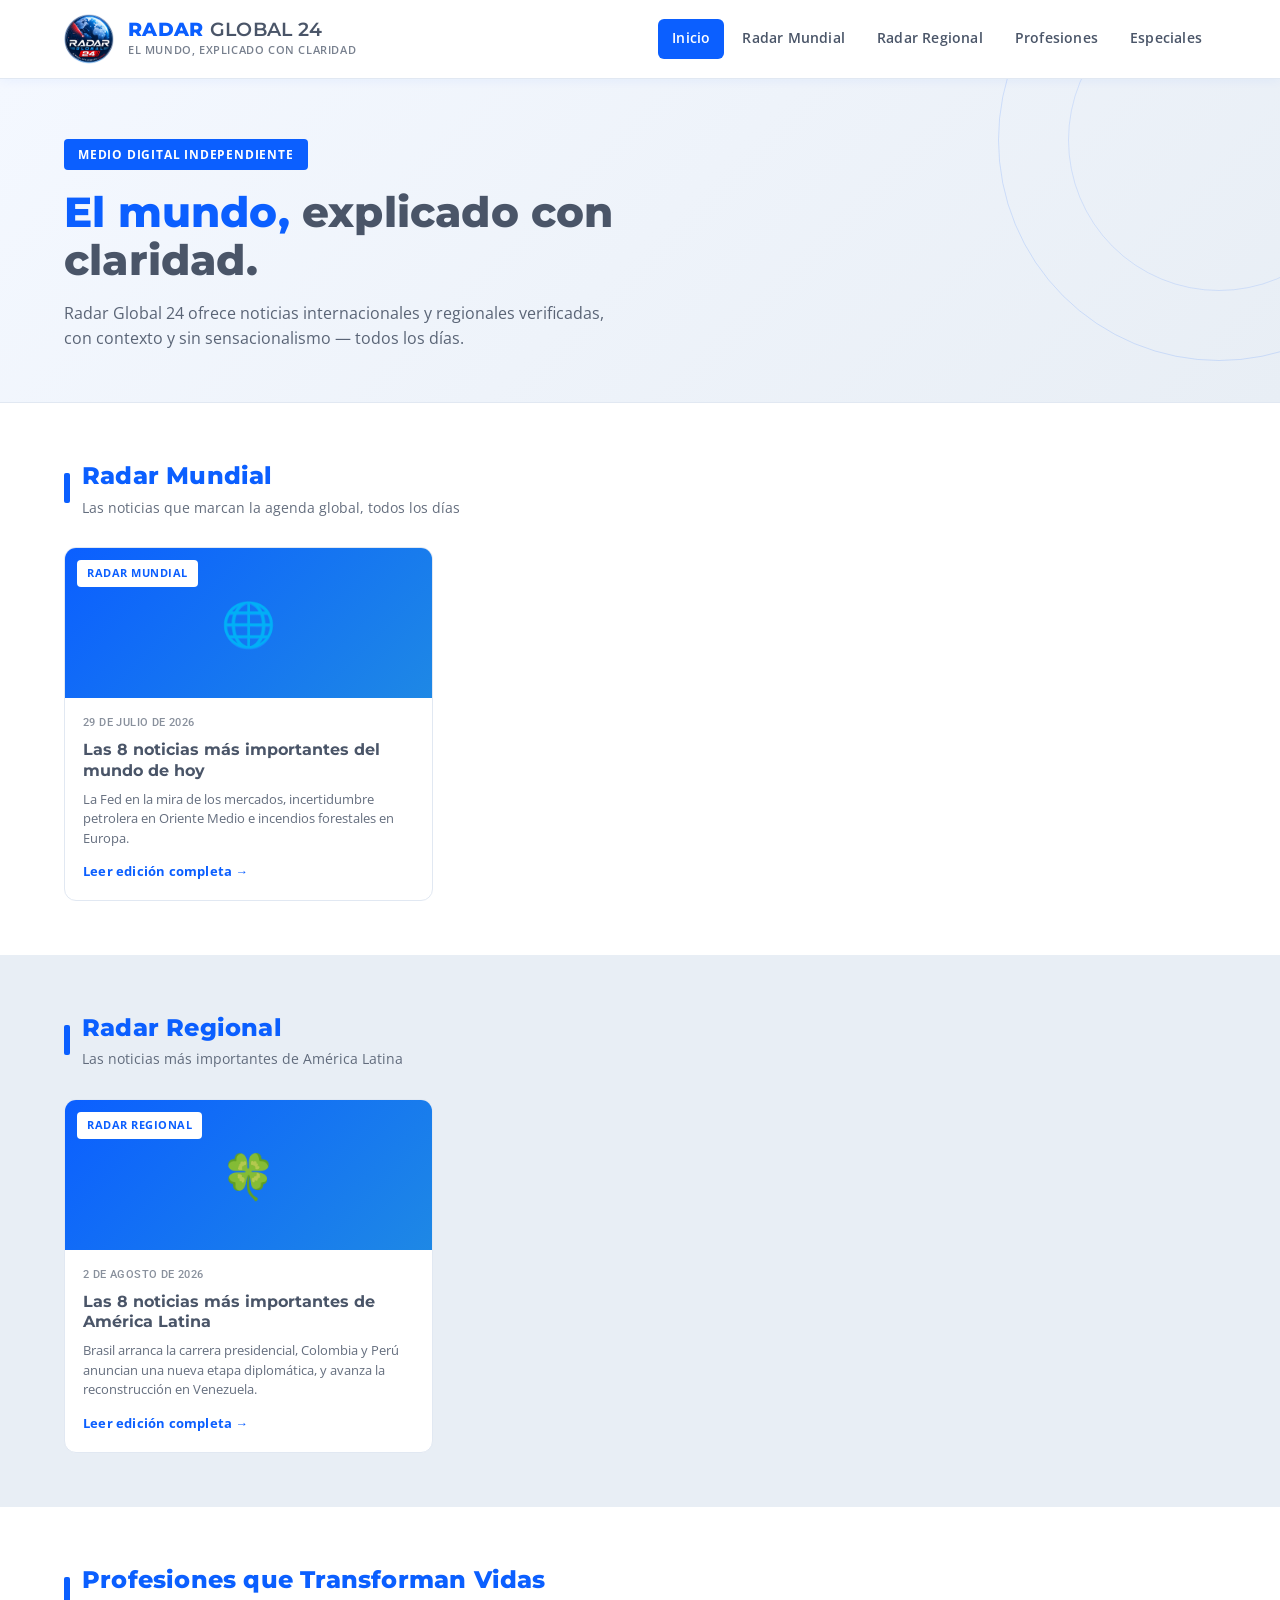
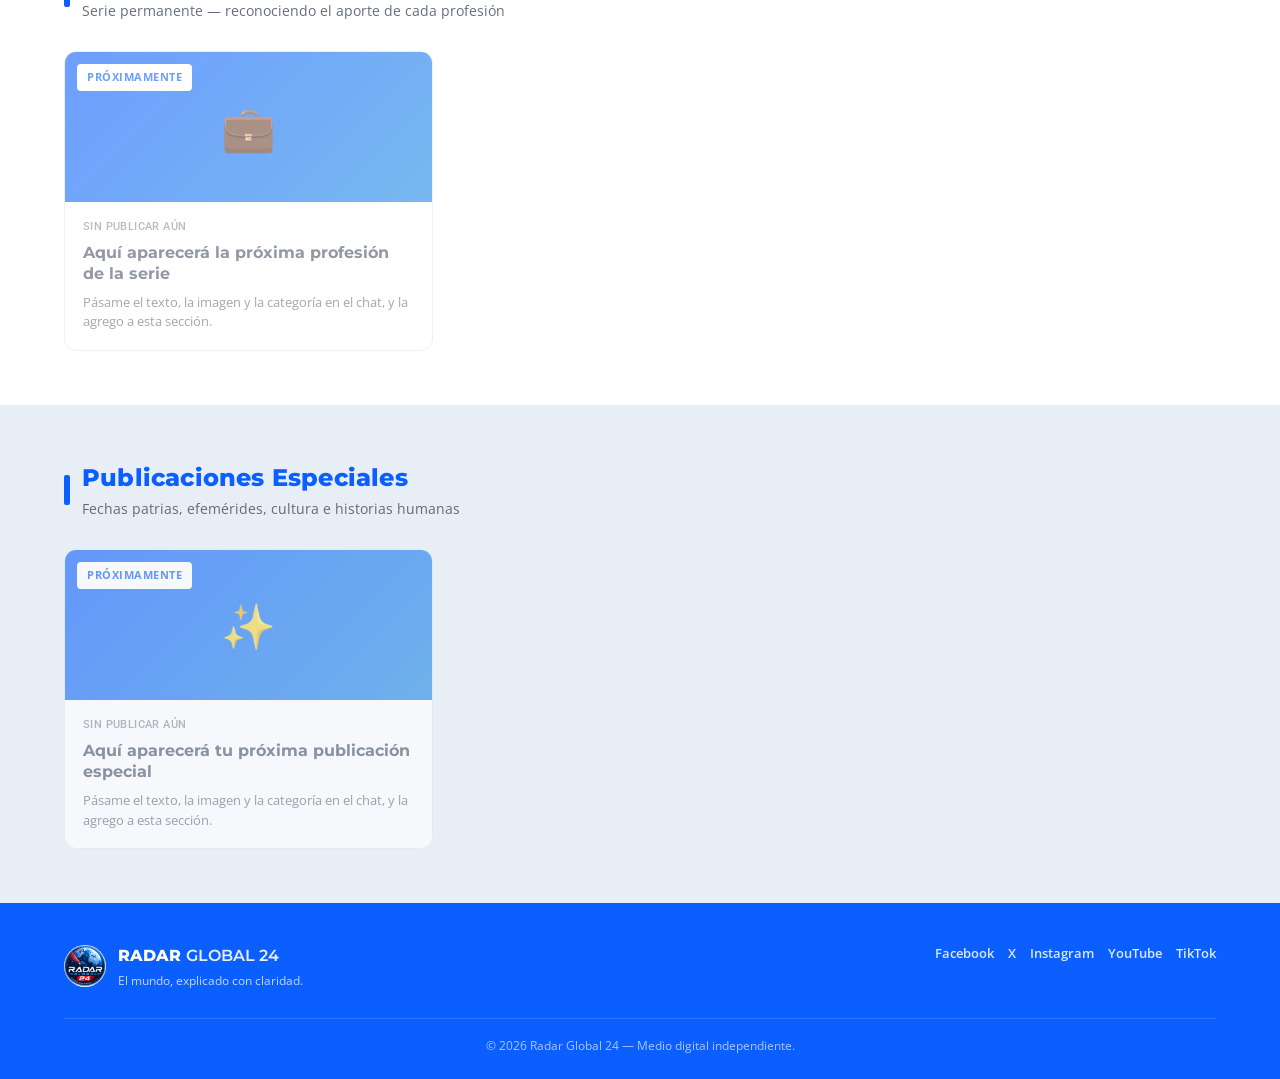
==== index.html @ 21358ac5 "Update index.html" ====
<!DOCTYPE html>
<html lang="es">
<head>
<meta charset="UTF-8">
<meta name="viewport" content="width=device-width, initial-scale=1.0">
<title>Radar Global 24 — El mundo, explicado con claridad</title>
<link rel="stylesheet" href="css/style.css">
</head>
<body>

<header class="site-header">
  <div class="brand">
    <img src="img/logo.png" alt="Radar Global 24">
    <div>
      <div class="brand-name">RADAR <span>GLOBAL 24</span></div>
      <div class="brand-tag">El mundo, explicado con claridad</div>
    </div>
  </div>
  <button class="nav-toggle" onclick="document.querySelector('nav.main-nav').classList.toggle('open')">&#9776;</button>
  <nav class="main-nav">
    <a href="index.html" class="active">Inicio</a>
    <a href="index.html#mundial">Radar Mundial</a>
    <a href="index.html#regional">Radar Regional</a>
    <a href="index.html#profesiones">Profesiones</a>
    <a href="index.html#especiales">Especiales</a>
  </nav>
</header>

<section class="hero">
  <div class="hero-inner">
    <span class="hero-eyebrow">MEDIO DIGITAL INDEPENDIENTE</span>
    <h1>El mundo, <span>explicado con claridad.</span></h1>
    <p>Radar Global 24 ofrece noticias internacionales y regionales verificadas, con contexto y sin sensacionalismo — todos los días.</p>
  </div>
</section>

<!-- =========================================================
     RADAR MUNDIAL
     ========================================================= -->
<section class="section" id="mundial">
  <div class="section-title">
    <div class="bar"></div>
    <div>
      <h2>Radar Mundial</h2>
      <div class="desc">Las noticias que marcan la agenda global, todos los días</div>
    </div>
  </div>
  <div class="post-grid">

    <a class="post-card" href="posts/radar-mundial-2026-07-29.html">
      <div class="thumb"><span class="badge">Radar Mundial</span><span class="icon">&#127760;</span></div>
      <div class="body">
        <div class="date">29 de julio de 2026</div>
        <h3>Las 8 noticias más importantes del mundo de hoy</h3>
        <p>La Fed en la mira de los mercados, incertidumbre petrolera en Oriente Medio e incendios forestales en Europa.</p>
        <div class="read-more">Leer edición completa &rarr;</div>
      </div>
    </a>

  </div>
</section>

<!-- =========================================================
     RADAR REGIONAL
     ========================================================= -->
<section class="section alt" id="regional">
  <div class="section-title">
    <div class="bar"></div>
    <div>
      <h2>Radar Regional</h2>
      <div class="desc">Las noticias más importantes de América Latina</div>
    </div>
  </div>
  <div class="post-grid">

    <a class="post-card" href="posts/radar-regional-2026-08-02.html">
      <div class="thumb"><span class="badge">Radar Regional</span><span class="icon">&#127808;</span></div>
      <div class="body">
        <div class="date">2 de agosto de 2026</div>
        <h3>Las 8 noticias más importantes de América Latina</h3>
        <p>Brasil arranca la carrera presidencial, Colombia y Perú anuncian una nueva etapa diplomática, y avanza la reconstrucción en Venezuela.</p>
        <div class="read-more">Leer edición completa &rarr;</div>
      </div>
    </a>

  </div>
</section>

<!-- =========================================================
     PROFESIONES QUE TRANSFORMAN VIDAS
     ========================================================= -->
<section class="section" id="profesiones">
  <div class="section-title">
    <div class="bar"></div>
    <div>
      <h2>Profesiones que Transforman Vidas</h2>
      <div class="desc">Serie permanente — reconociendo el aporte de cada profesión</div>
    </div>
  </div>
  <div class="post-grid">

    <div class="post-card" style="opacity:0.6; cursor:default;">
      <div class="thumb"><span class="badge">Próximamente</span><span class="icon">&#128188;</span></div>
      <div class="body">
        <div class="date">Sin publicar aún</div>
        <h3>Aquí aparecerá la próxima profesión de la serie</h3>
        <p>Pásame el texto, la imagen y la categoría en el chat, y la agrego a esta sección.</p>
      </div>
    </div>

  </div>
</section>

<!-- =========================================================
     PUBLICACIONES ESPECIALES
     ========================================================= -->
<section class="section alt" id="especiales">
  <div class="section-title">
    <div class="bar"></div>
    <div>
      <h2>Publicaciones Especiales</h2>
      <div class="desc">Fechas patrias, efemérides, cultura e historias humanas</div>
    </div>
  </div>
  <div class="post-grid">

    <div class="post-card" style="opacity:0.6; cursor:default;">
      <div class="thumb"><span class="badge">Próximamente</span><span class="icon">&#10024;</span></div>
      <div class="body">
        <div class="date">Sin publicar aún</div>
        <h3>Aquí aparecerá tu próxima publicación especial</h3>
        <p>Pásame el texto, la imagen y la categoría en el chat, y la agrego a esta sección.</p>
      </div>
    </div>

  </div>
</section>

<footer class="site-footer">
  <div class="footer-top">
    <div class="footer-brand">
      <img src="img/logo.png" alt="Radar Global 24">
      <div>
        <div class="footer-brand-text">RADAR <span>GLOBAL 24</span></div>
        <div class="footer-slogan">El mundo, explicado con claridad.</div>
      </div>
    </div>
    <div class="footer-social">
      <a href="https://www.facebook.com/profile.php?id=61591871728410" target="_blank" rel="noopener noreferrer">
    <i class="fa-brands fa-facebook"></i> Facebook  </a>
      <a href="#">X</a>
      <a href="#">Instagram</a>
      <a href="#">YouTube</a>
      <a href="#">TikTok</a>
    </div>
  </div>
  <div class="footer-bottom">&copy; 2026 Radar Global 24 — Medio digital independiente.</div>
</footer>

</body>
</html>
---- css/style.css ----
/* ===========================================================
   RADAR GLOBAL 24 — hoja de estilos compartida
   Actualizado según Brand Book oficial v1.0
   Paleta: Azul Corporativo #0B5FFF / Azul Secundario #1E88E5 /
   Azul Claro #3DB8FF / Blanco / Gris Claro #E8EEF5 /
   Gris Oscuro #4A5568 / Rojo de Alerta #E53935 (solo alertas)
   Tipografía: Montserrat (titulares) / Open Sans (texto) / Roboto (cifras)
   =========================================================== */

@import url('https://fonts.googleapis.com/css2?family=Montserrat:wght@600;800&family=Open+Sans:wght@400;600&family=Roboto:wght@500&display=swap');

* { box-sizing: border-box; margin: 0; padding: 0; }

:root {
  --blue: #0B5FFF;          /* Azul Corporativo — principal */
  --blue-secondary: #1E88E5;/* Azul Secundario */
  --blue-light: #3DB8FF;    /* Azul Claro */
  --white: #FFFFFF;
  --gray-light: #E8EEF5;
  --gray-dark: #4A5568;     /* texto principal */
  --red-alert: #E53935;     /* uso EXCLUSIVO: alertas, última hora */
  --yellow: #FFC107;        /* advertencias, datos importantes */
  --green: #2E7D32;         /* salud, medio ambiente, buenas noticias */
  --border: #E1E8F2;
}

body {
  font-family: 'Open Sans', Arial, sans-serif;
  background: var(--white);
  color: var(--gray-dark);
  line-height: 1.6;
}

h1, h2, h3, .brand-name, .footer-brand-text {
  font-family: 'Montserrat', Arial, sans-serif;
}

a { text-decoration: none; color: inherit; }
img { max-width: 100%; display: block; }

/* ---------- HEADER / NAV ---------- */
.site-header {
  background: var(--white);
  padding: 14px 5%;
  display: flex;
  align-items: center;
  justify-content: space-between;
  position: sticky;
  top: 0;
  z-index: 100;
  border-bottom: 1px solid var(--border);
  box-shadow: 0 2px 10px rgba(11,95,255,0.05);
}
.brand {
  display: flex;
  align-items: center;
  gap: 14px;
}
.brand img {
  width: 50px; height: 50px;
  border-radius: 50%;
}
.brand-name {
  color: var(--blue);
  font-weight: 800;
  font-size: 19px;
  letter-spacing: 0.3px;
  line-height: 1.1;
}
.brand-name span { color: var(--gray-dark); font-weight: 600; }
.brand-tag {
  color: var(--gray-dark);
  font-size: 11px;
  letter-spacing: 0.6px;
  font-weight: 600;
  text-transform: uppercase;
  opacity: 0.75;
}
nav.main-nav {
  display: flex;
  gap: 4px;
}
nav.main-nav a {
  color: var(--gray-dark);
  font-size: 13.5px;
  font-weight: 600;
  padding: 9px 14px;
  border-radius: 6px;
  letter-spacing: 0.2px;
  transition: background 0.15s ease, color 0.15s ease;
}
nav.main-nav a:hover,
nav.main-nav a.active {
  background: var(--blue);
  color: var(--white);
}
.nav-toggle { display: none; }

@media (max-width: 860px) {
  nav.main-nav {
    position: fixed;
    top: 78px; left: 0; right: 0;
    background: var(--white);
    border-bottom: 1px solid var(--border);
    flex-direction: column;
    padding: 10px 5%;
    display: none;
  }
  nav.main-nav.open { display: flex; }
  .nav-toggle {
    display: block;
    background: none;
    border: none;
    color: var(--blue);
    font-size: 26px;
    cursor: pointer;
  }
}

/* ---------- HERO ---------- */
.hero {
  background: linear-gradient(135deg, #F4F8FF 0%, var(--gray-light) 100%);
  color: var(--gray-dark);
  padding: 60px 5% 52px 5%;
  position: relative;
  overflow: hidden;
  border-bottom: 1px solid var(--border);
}
.hero::before {
  content:'';
  position:absolute;
  top:-160px; right:-160px;
  width:440px; height:440px;
  border-radius:50%;
  border:1px solid rgba(11,95,255,0.14);
}
.hero::after {
  content:'';
  position:absolute;
  top:-90px; right:-90px;
  width:300px; height:300px;
  border-radius:50%;
  border:1px solid rgba(11,95,255,0.12);
}
.hero-inner { position: relative; z-index: 2; max-width: 720px; }
.hero-eyebrow {
  display:inline-block;
  background: var(--blue);
  color:#fff;
  font-size:12px;
  font-weight:700;
  letter-spacing:0.8px;
  padding:6px 14px;
  border-radius:4px;
  margin-bottom:18px;
}
.hero h1 {
  font-size: 42px;
  font-weight: 800;
  letter-spacing: 0.2px;
  line-height: 1.15;
  color: var(--blue);
}
.hero h1 span { color: var(--gray-dark); }
.hero p {
  margin-top: 16px;
  color: var(--gray-dark);
  font-size: 15.5px;
  max-width: 560px;
  opacity: 0.9;
}

/* ---------- SECTIONS ---------- */
.section {
  padding: 54px 5%;
}
.section-title {
  display:flex;
  align-items:center;
  gap: 12px;
  margin-bottom: 28px;
}
.section-title .bar {
  width: 6px; height: 30px;
  background: var(--blue);
  border-radius: 2px;
}
.section-title h2 {
  font-size: 24px;
  font-weight: 800;
  color: var(--blue);
  letter-spacing: 0.2px;
}
.section-title .desc {
  color: var(--gray-dark);
  font-size: 13.5px;
  margin-top: 2px;
  opacity: 0.85;
}
.section.alt { background: var(--gray-light); }

/* ---------- POST GRID / CARDS ---------- */
.post-grid {
  display: grid;
  grid-template-columns: repeat(auto-fill, minmax(280px, 1fr));
  gap: 22px;
}
.post-card {
  background: var(--white);
  border: 1px solid var(--border);
  border-radius: 12px;
  overflow: hidden;
  transition: transform 0.15s ease, box-shadow 0.15s ease;
  display:flex;
  flex-direction:column;
}
.post-card:hover {
  transform: translateY(-3px);
  box-shadow: 0 10px 26px rgba(11,95,255,0.12);
}
.post-card .thumb {
  height: 150px;
  background: linear-gradient(135deg, var(--blue), var(--blue-secondary));
  display:flex; align-items:center; justify-content:center;
  position: relative;
}
.post-card .thumb .badge {
  position:absolute; top:12px; left:12px;
  background: var(--white);
  color: var(--blue);
  font-size:10.5px;
  font-weight:700;
  letter-spacing:0.5px;
  padding:5px 10px;
  border-radius:4px;
  text-transform:uppercase;
}
.post-card .thumb .icon { font-size: 44px; opacity:0.95; }
.post-card .body { padding: 16px 18px 18px 18px; flex-grow:1; display:flex; flex-direction:column; }
.post-card .date {
  font-family: 'Roboto', sans-serif;
  font-size: 11px;
  color: var(--gray-dark);
  font-weight:500;
  letter-spacing:0.4px;
  text-transform:uppercase;
  opacity: 0.65;
  margin-bottom:8px;
}
.post-card h3 {
  font-size: 16px;
  font-weight: 700;
  color: var(--gray-dark);
  line-height:1.3;
  margin-bottom:8px;
}
.post-card p {
  font-size: 13px;
  color: var(--gray-dark);
  opacity: 0.85;
  line-height:1.5;
  flex-grow:1;
}
.post-card .read-more {
  margin-top:14px;
  font-size:12.5px;
  font-weight:700;
  color: var(--blue);
  letter-spacing:0.2px;
}

/* ---------- FOOTER ---------- */
footer.site-footer {
  background: var(--blue);
  color: rgba(255,255,255,0.85);
  padding: 40px 5% 24px 5%;
}
.footer-top {
  display:flex;
  flex-wrap:wrap;
  justify-content:space-between;
  gap: 30px;
  padding-bottom: 28px;
  border-bottom: 1px solid rgba(255,255,255,0.15);
}
.footer-brand { display:flex; align-items:center; gap:12px; }
.footer-brand img { width:42px; height:42px; border-radius:50%; background:#fff; }
.footer-brand-text { color:#fff; font-weight:800; font-size:16px; }
.footer-brand-text span { color: var(--gray-light); font-weight:600; }
.footer-slogan { color: rgba(255,255,255,0.75); font-size: 12px; margin-top: 2px; }
.footer-social { display:flex; gap:14px; font-size:13px; font-weight:600; }
.footer-social a { color: #fff; opacity: 0.85; }
.footer-social a:hover { opacity: 1; text-decoration: underline; }
.footer-bottom {
  padding-top: 18px;
  font-size: 11.5px;
  color: rgba(255,255,255,0.65);
  text-align:center;
}

/* ---------- ARTICLE PAGE ---------- */
.article-wrap {
  max-width: 780px;
  margin: 0 auto;
  padding: 46px 5% 70px 5%;
}
.article-meta {
  display:flex;
  align-items:center;
  gap: 10px;
  margin-bottom: 14px;
}
.article-tag {
  background: var(--gray-light);
  color: var(--blue);
  font-size: 11.5px;
  font-weight:700;
  letter-spacing:0.4px;
  padding: 5px 10px;
  border-radius: 4px;
  text-transform:uppercase;
}
.article-tag.alert {
  background: var(--red-alert);
  color: #fff;
}
.article-date {
  font-family: 'Roboto', sans-serif;
  color: var(--gray-dark);
  opacity: 0.65;
  font-size:12.5px;
  font-weight:500;
}
.article-wrap h1 {
  font-size: 30px;
  font-weight:800;
  color: var(--blue);
  line-height:1.25;
  margin-bottom: 22px;
}
.article-infographic {
  border-radius: 14px;
  overflow:hidden;
  box-shadow: 0 12px 30px rgba(11,95,255,0.16);
  margin-bottom: 34px;
  border: 1px solid var(--border);
}
.article-body { font-size: 15.5px; color: var(--gray-dark); line-height:1.75; }
.article-body h2 {
  font-size: 18px;
  color: var(--blue);
  margin: 26px 0 8px 0;
}
.article-body p { margin-bottom: 14px; }
.article-body .lead { font-weight:600; color:#1B2440; }
.article-signoff {
  margin-top: 34px;
  padding-top: 20px;
  border-top: 1px solid var(--border);
  font-size: 13.5px;
  color: var(--gray-dark);
  opacity: 0.85;
}
.back-link {
  display:inline-block;
  margin-bottom: 22px;
  font-size: 13px;
  font-weight:700;
  color: var(--blue);
}
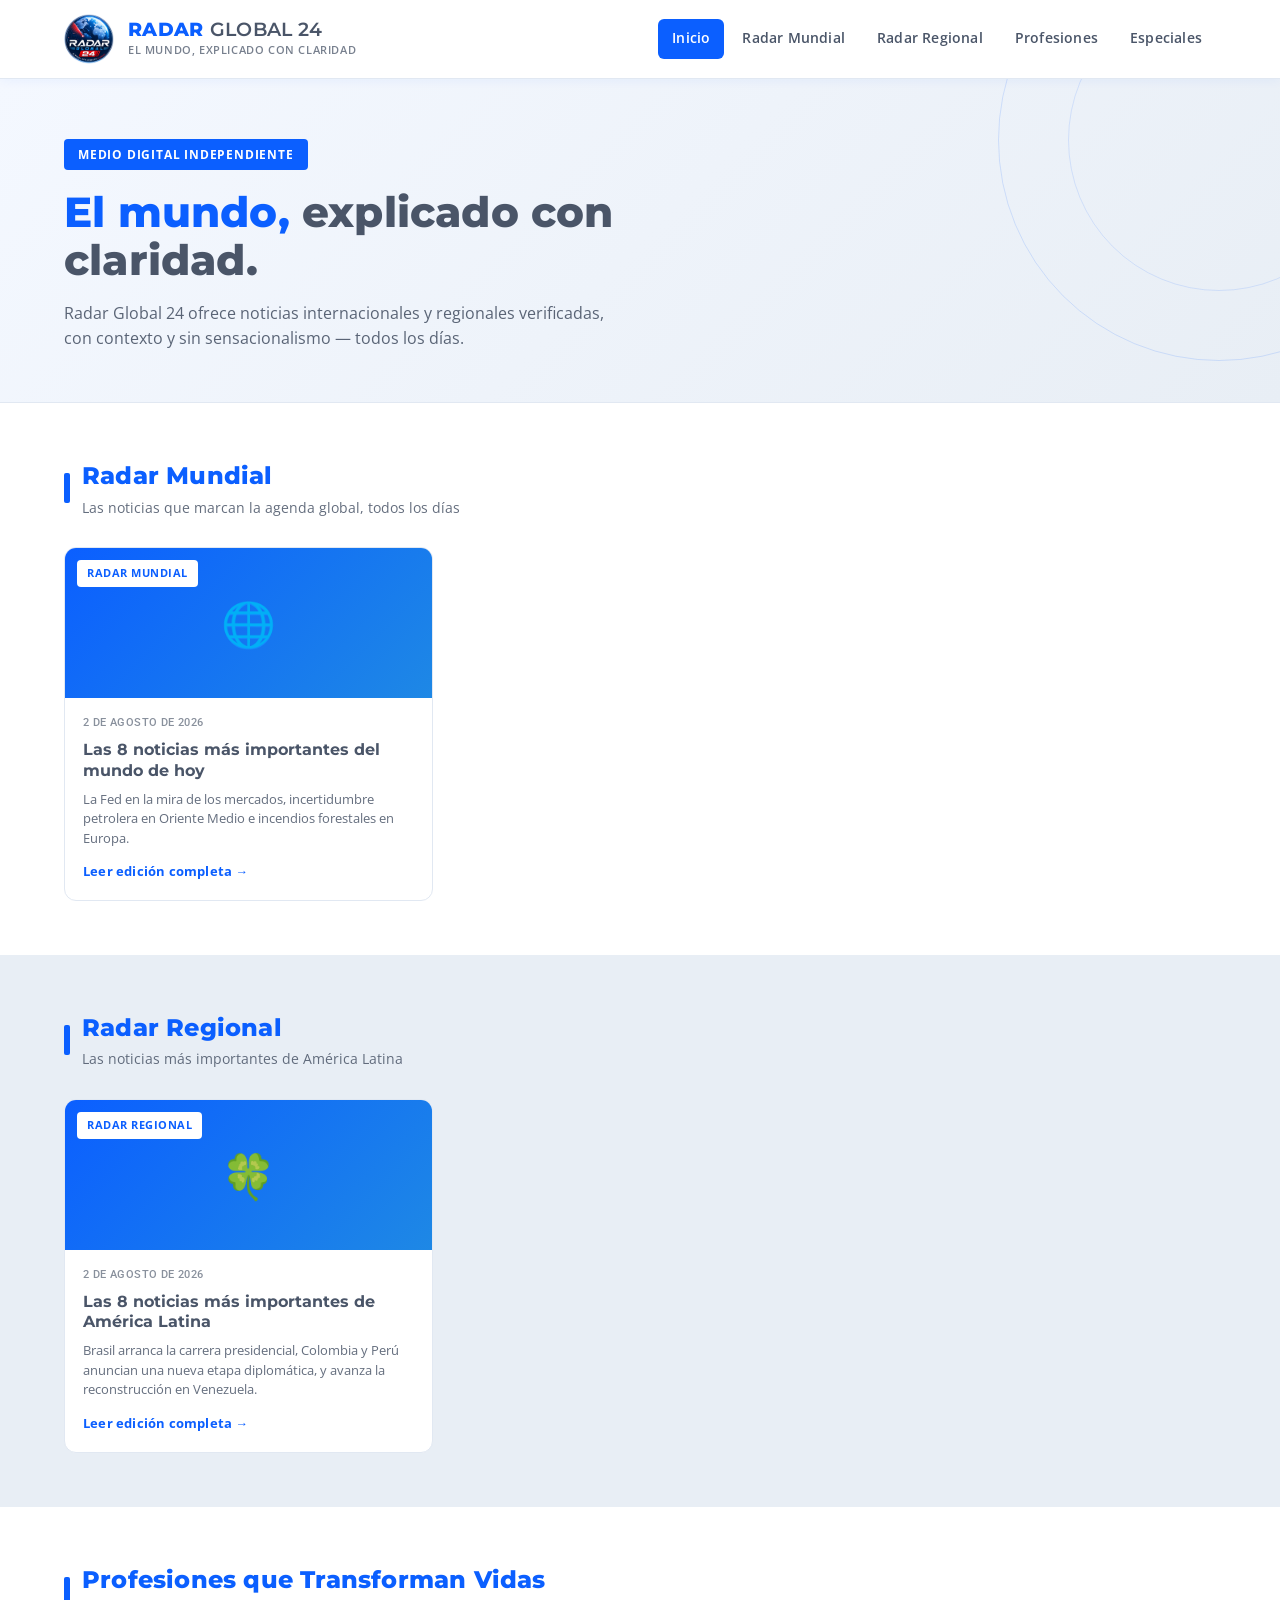
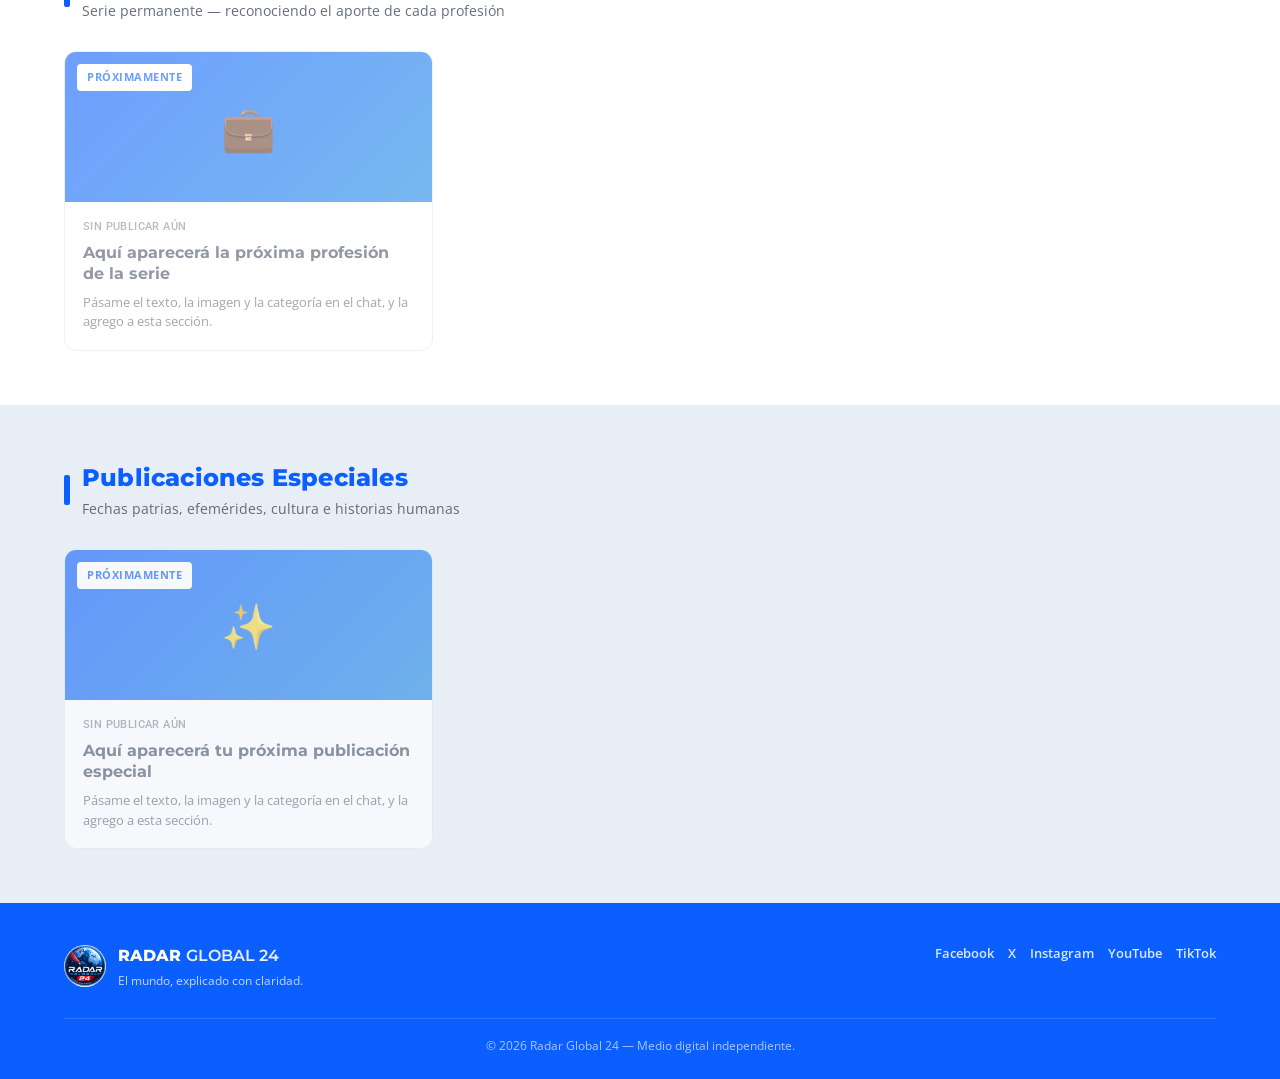
==== commit 3a3977fc: "Update index.html" ====
--- a/index.html
+++ b/index.html
@@ -50,7 +50,7 @@
     <a class="post-card" href="posts/radar-mundial-2026-07-29.html">
       <div class="thumb"><span class="badge">Radar Mundial</span><span class="icon">&#127760;</span></div>
       <div class="body">
-        <div class="date">29 de julio de 2026</div>
+        <div class="date">2 de agosto de 2026</div>
         <h3>Las 8 noticias más importantes del mundo de hoy</h3>
         <p>La Fed en la mira de los mercados, incertidumbre petrolera en Oriente Medio e incendios forestales en Europa.</p>
         <div class="read-more">Leer edición completa &rarr;</div>
@@ -148,7 +148,8 @@
     <div class="footer-social">
       <a href="https://www.facebook.com/profile.php?id=61591871728410" target="_blank" rel="noopener noreferrer">
     <i class="fa-brands fa-facebook"></i> Facebook  </a>
-      <a href="#">X</a>
+      <a href="https://x.com/radarglobal24" target="_blank" rel="noopener noreferrer">
+    <i class="fa-brands fa-x-twitter"></i> X  </a>
       <a href="#">Instagram</a>
       <a href="#">YouTube</a>
       <a href="#">TikTok</a>
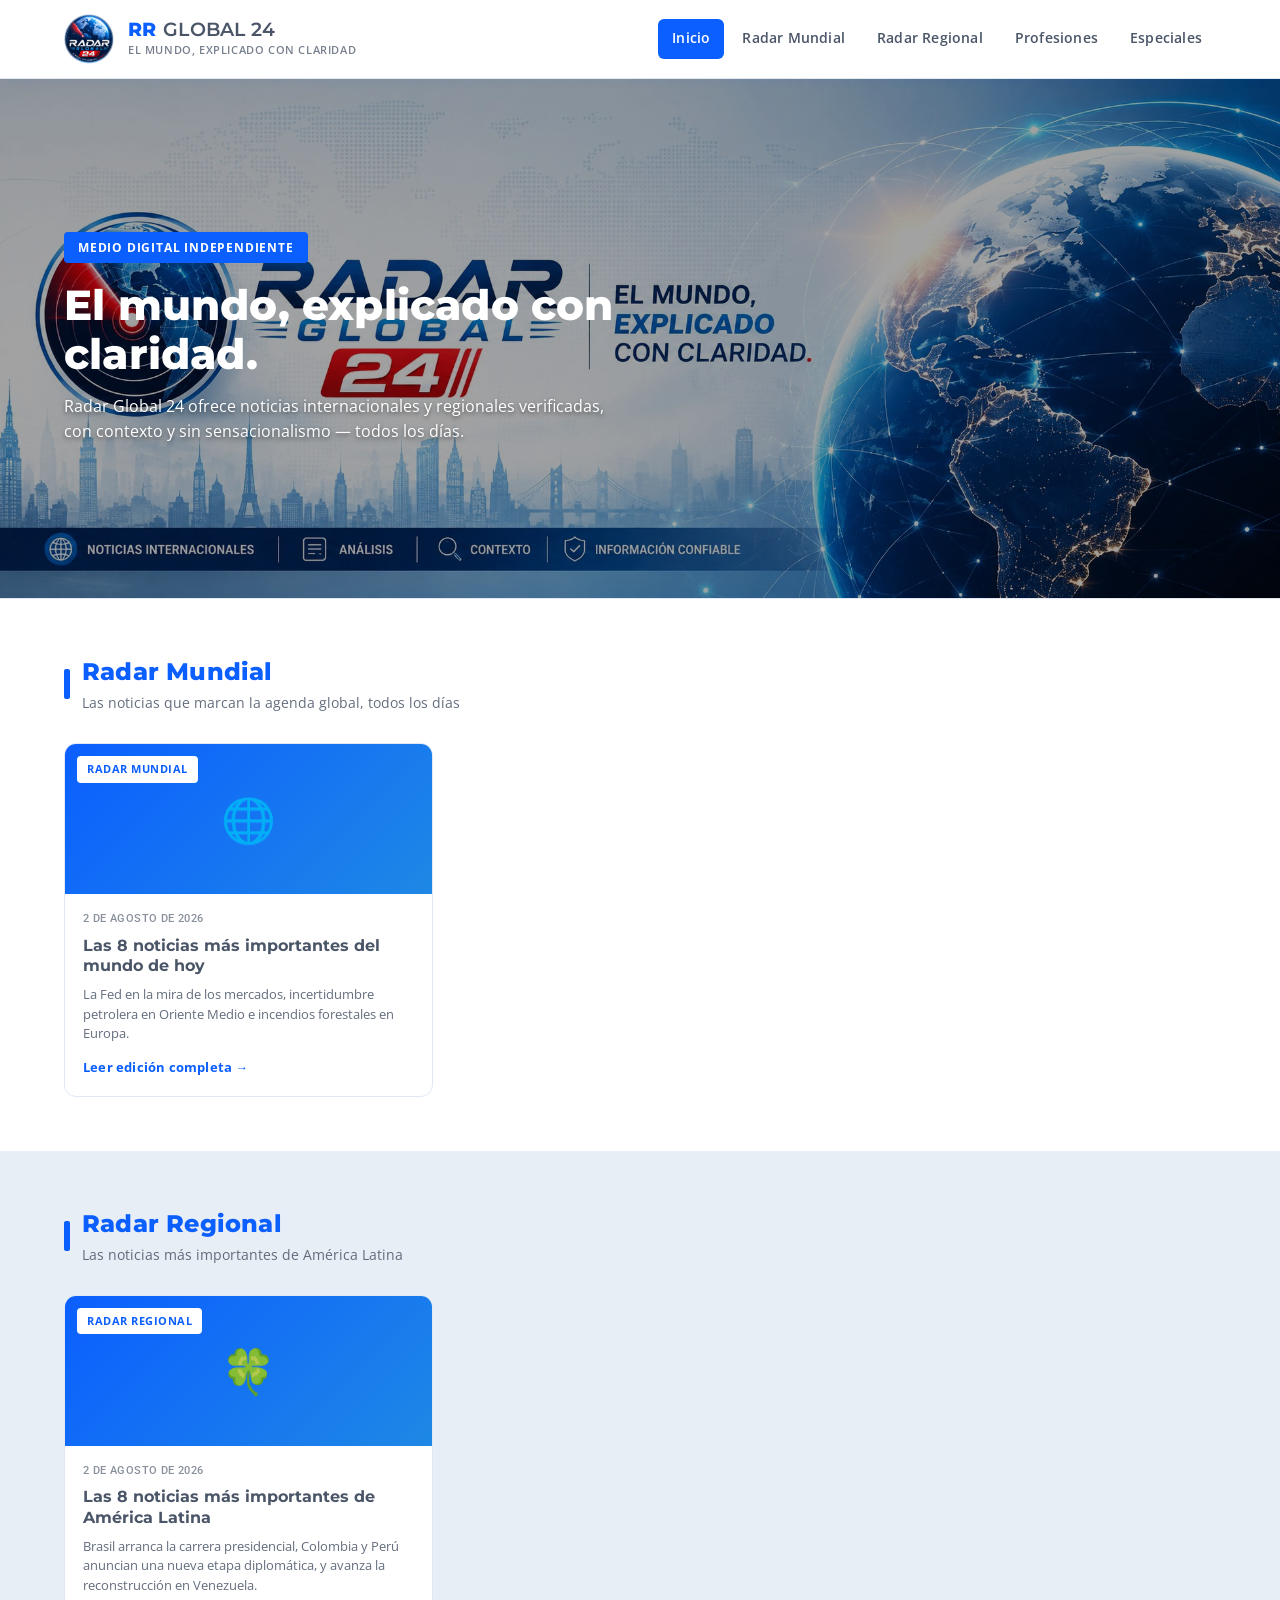
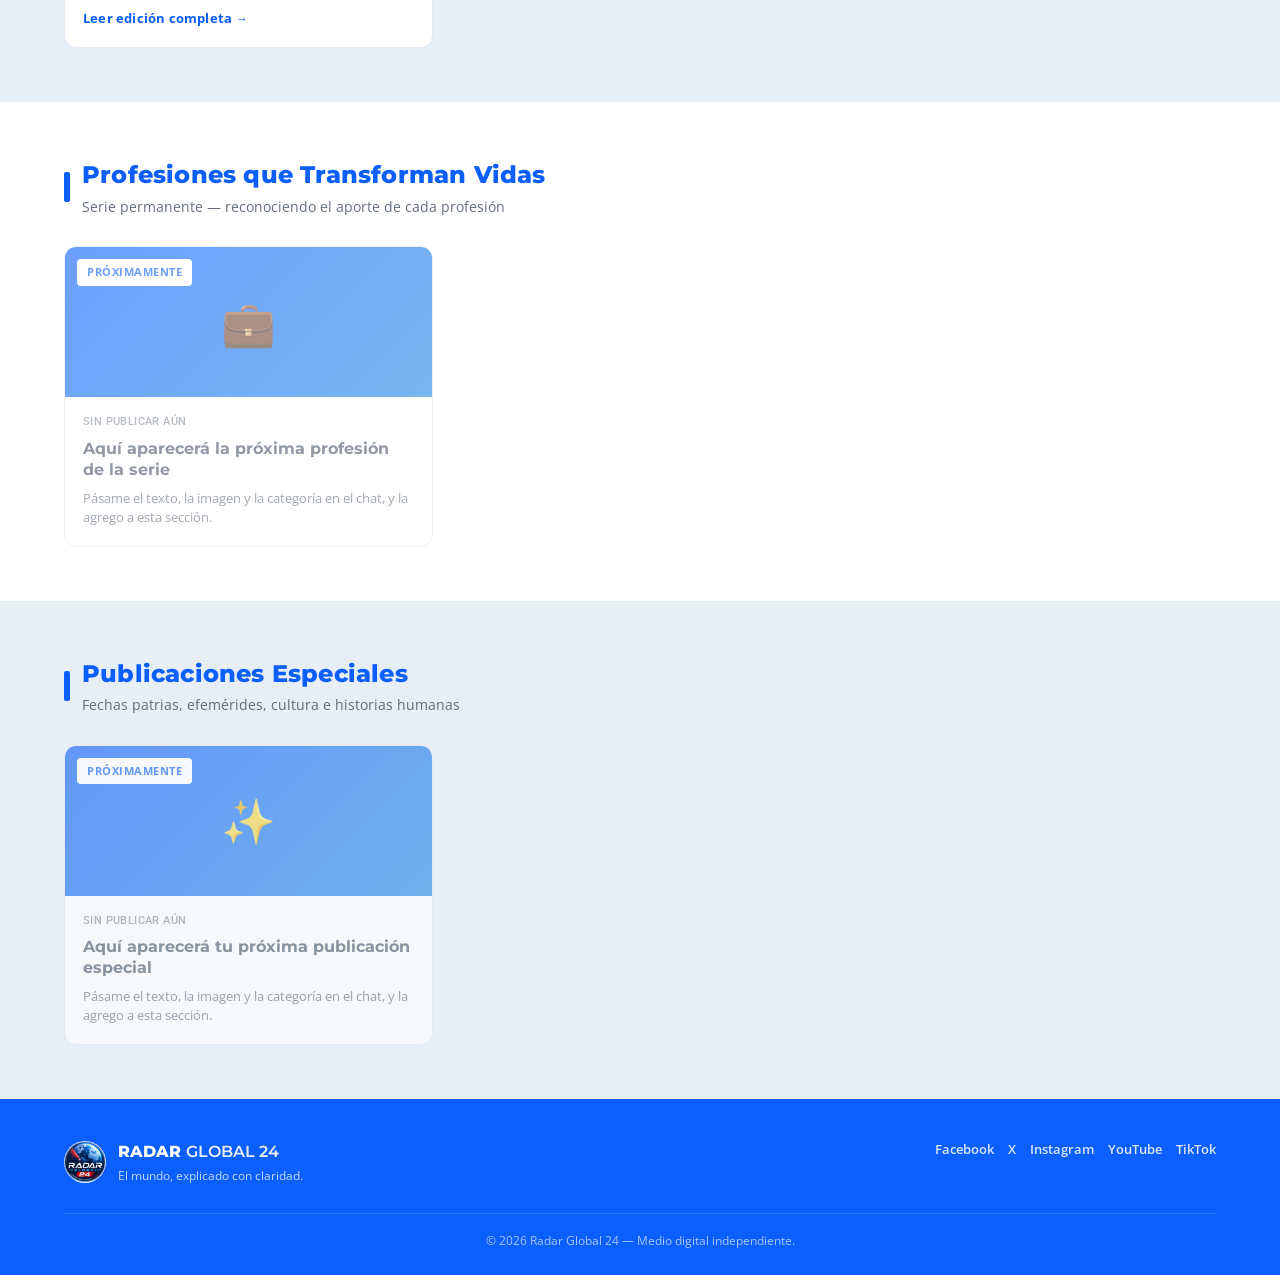
==== commit 06fa1466: "Update index.html" ====
--- a/index.html
+++ b/index.html
@@ -12,7 +12,7 @@
   <div class="brand">
     <img src="img/logo.png" alt="Radar Global 24">
     <div>
-      <div class="brand-name">RADAR <span>GLOBAL 24</span></div>
+      <div class="brand-name">RR <span>GLOBAL 24</span></div>
       <div class="brand-tag">El mundo, explicado con claridad</div>
     </div>
   </div>
--- a/css/style.css
+++ b/css/style.css
@@ -118,58 +118,81 @@
 }
 
 /* ---------- HERO ---------- */
-.hero {
-  background: linear-gradient(135deg, #F4F8FF 0%, var(--gray-light) 100%);
-  color: var(--gray-dark);
-  padding: 60px 5% 52px 5%;
-  position: relative;
-  overflow: hidden;
-  border-bottom: 1px solid var(--border);
-}
-.hero::before {
-  content:'';
-  position:absolute;
-  top:-160px; right:-160px;
-  width:440px; height:440px;
-  border-radius:50%;
-  border:1px solid rgba(11,95,255,0.14);
-}
-.hero::after {
-  content:'';
-  position:absolute;
-  top:-90px; right:-90px;
-  width:300px; height:300px;
-  border-radius:50%;
-  border:1px solid rgba(11,95,255,0.12);
-}
-.hero-inner { position: relative; z-index: 2; max-width: 720px; }
-.hero-eyebrow {
-  display:inline-block;
-  background: var(--blue);
-  color:#fff;
-  font-size:12px;
-  font-weight:700;
-  letter-spacing:0.8px;
-  padding:6px 14px;
-  border-radius:4px;
-  margin-bottom:18px;
-}
-.hero h1 {
-  font-size: 42px;
-  font-weight: 800;
-  letter-spacing: 0.2px;
-  line-height: 1.15;
-  color: var(--blue);
-}
-.hero h1 span { color: var(--gray-dark); }
-.hero p {
-  margin-top: 16px;
-  color: var(--gray-dark);
-  font-size: 15.5px;
-  max-width: 560px;
-  opacity: 0.9;
-}
-
+/* ---------- HERO ---------- */
+.hero{
+    background:
+        linear-gradient(rgba(0,0,0,.25), rgba(0,0,0,.25)),
+        url("../img/portada.jpg");
+
+    background-size: cover;
+    background-position: center;
+    background-repeat: no-repeat;
+
+    min-height: 520px;
+
+    display: flex;
+    align-items: center;
+
+    color: #FFFFFF;
+
+    padding: 80px 5%;
+
+    position: relative;
+    overflow: hidden;
+
+    border-bottom: 1px solid var(--border);
+}
+
+.hero::before{
+    content:'';
+    position:absolute;
+    inset:0;
+    background:rgba(0,0,0,.15);
+    z-index:1;
+}
+
+.hero::after{
+    display:none;
+}
+
+.hero-inner{
+    position:relative;
+    z-index:2;
+    max-width:720px;
+}
+
+.hero-eyebrow{
+    display:inline-block;
+    background:#0B5FFF;
+    color:#FFFFFF;
+    font-size:12px;
+    font-weight:700;
+    letter-spacing:0.8px;
+    padding:6px 14px;
+    border-radius:4px;
+    margin-bottom:18px;
+}
+
+.hero h1{
+    font-size:42px;
+    font-weight:800;
+    letter-spacing:0.2px;
+    line-height:1.15;
+    color:#FFFFFF;
+}
+
+.hero h1 span{
+    color:#FFFFFF;
+}
+
+.hero p{
+    margin-top:16px;
+    color:#FFFFFF;
+    font-size:16px;
+    max-width:560px;
+    opacity:1;
+    text-shadow:0 2px 4px rgba(0,0,0,.5);
+}
 /* ---------- SECTIONS ---------- */
 .section {
   padding: 54px 5%;
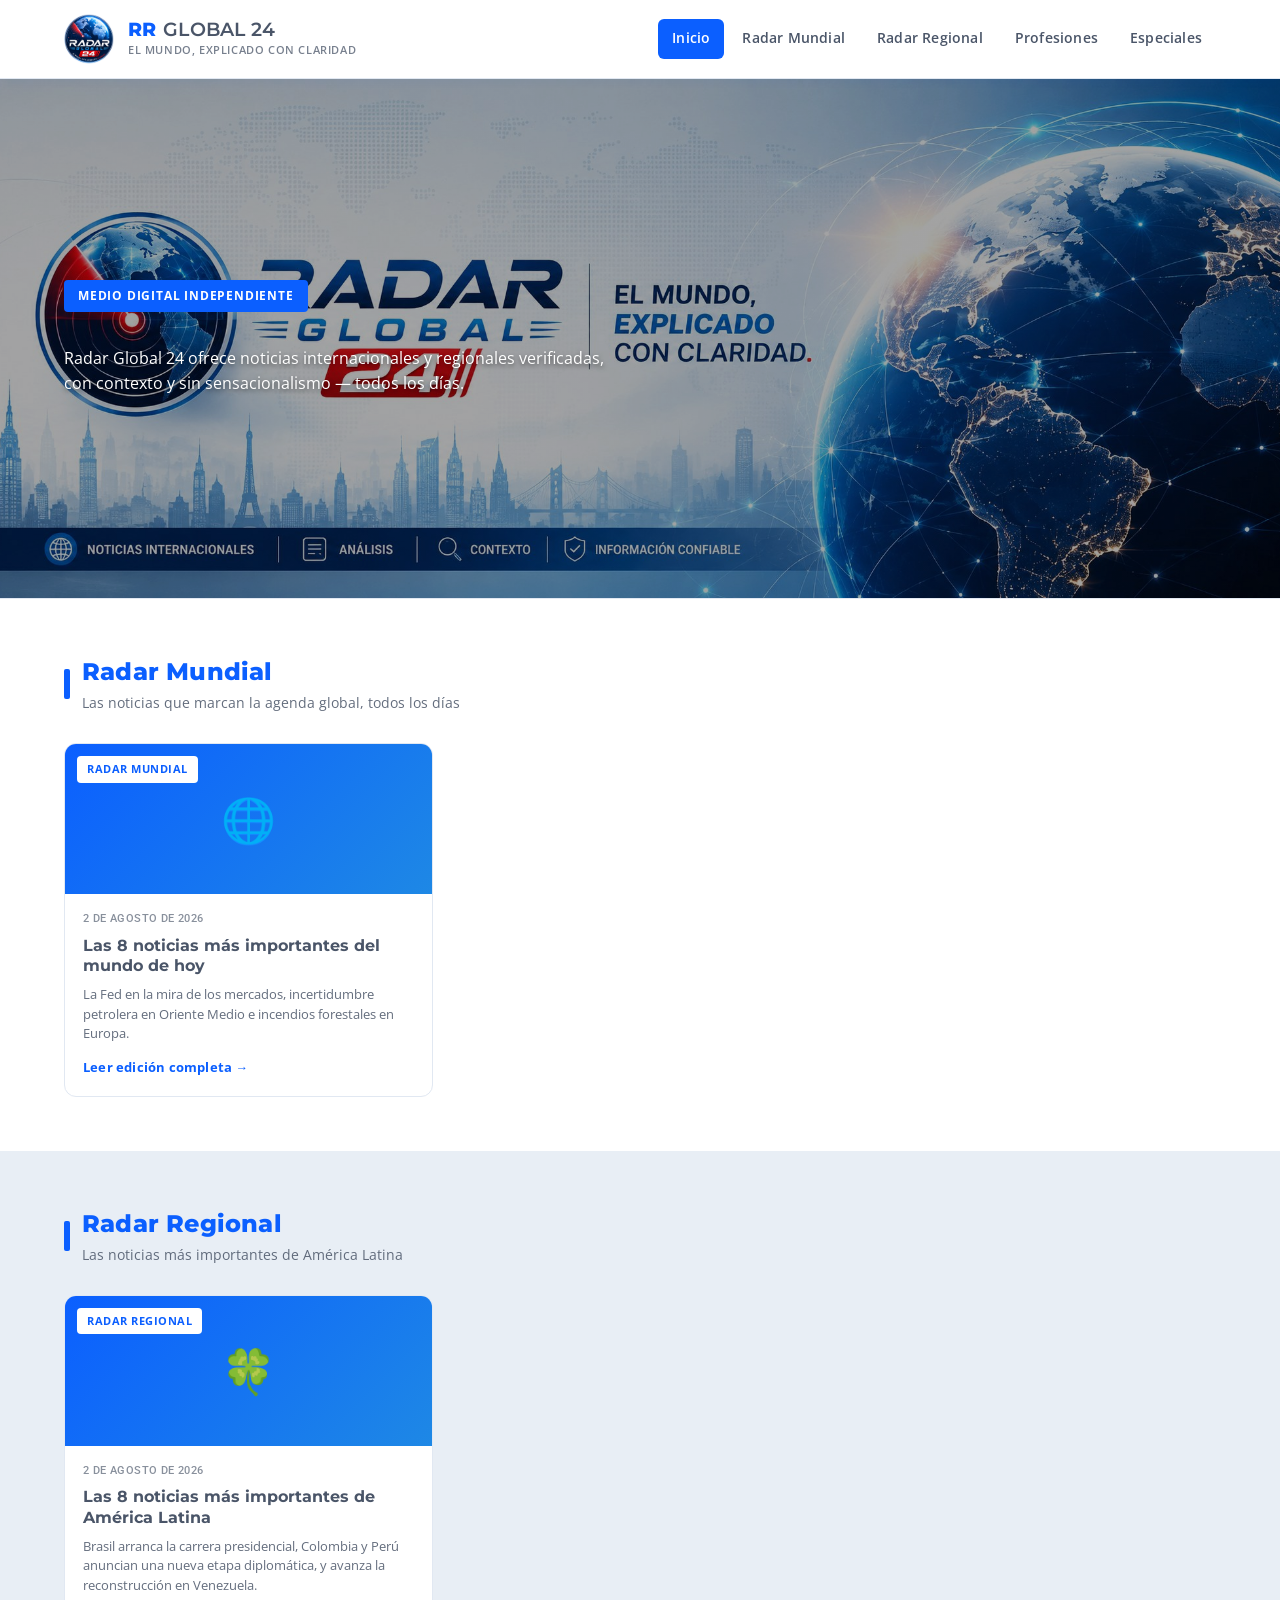
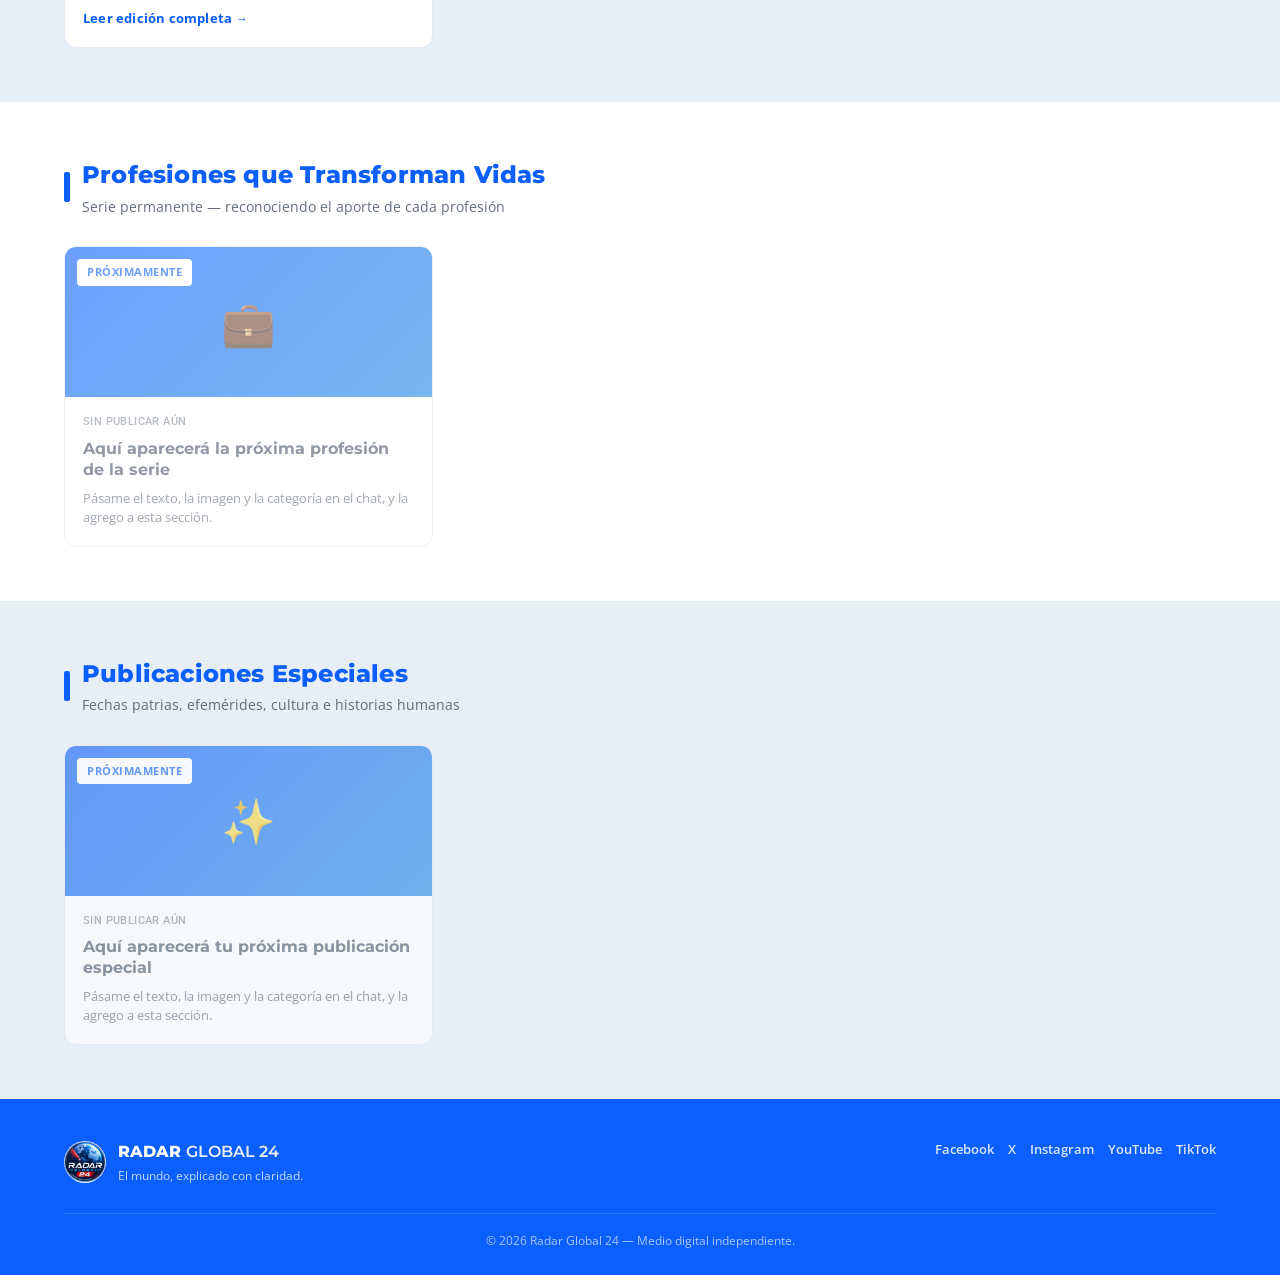
==== commit 17ad7488: "Update index.html" ====
--- a/index.html
+++ b/index.html
@@ -29,7 +29,7 @@
 <section class="hero">
   <div class="hero-inner">
     <span class="hero-eyebrow">MEDIO DIGITAL INDEPENDIENTE</span>
-    <h1>El mundo, <span>explicado con claridad.</span></h1>
+    <h1> <span> </span></h1>
     <p>Radar Global 24 ofrece noticias internacionales y regionales verificadas, con contexto y sin sensacionalismo — todos los días.</p>
   </div>
 </section>
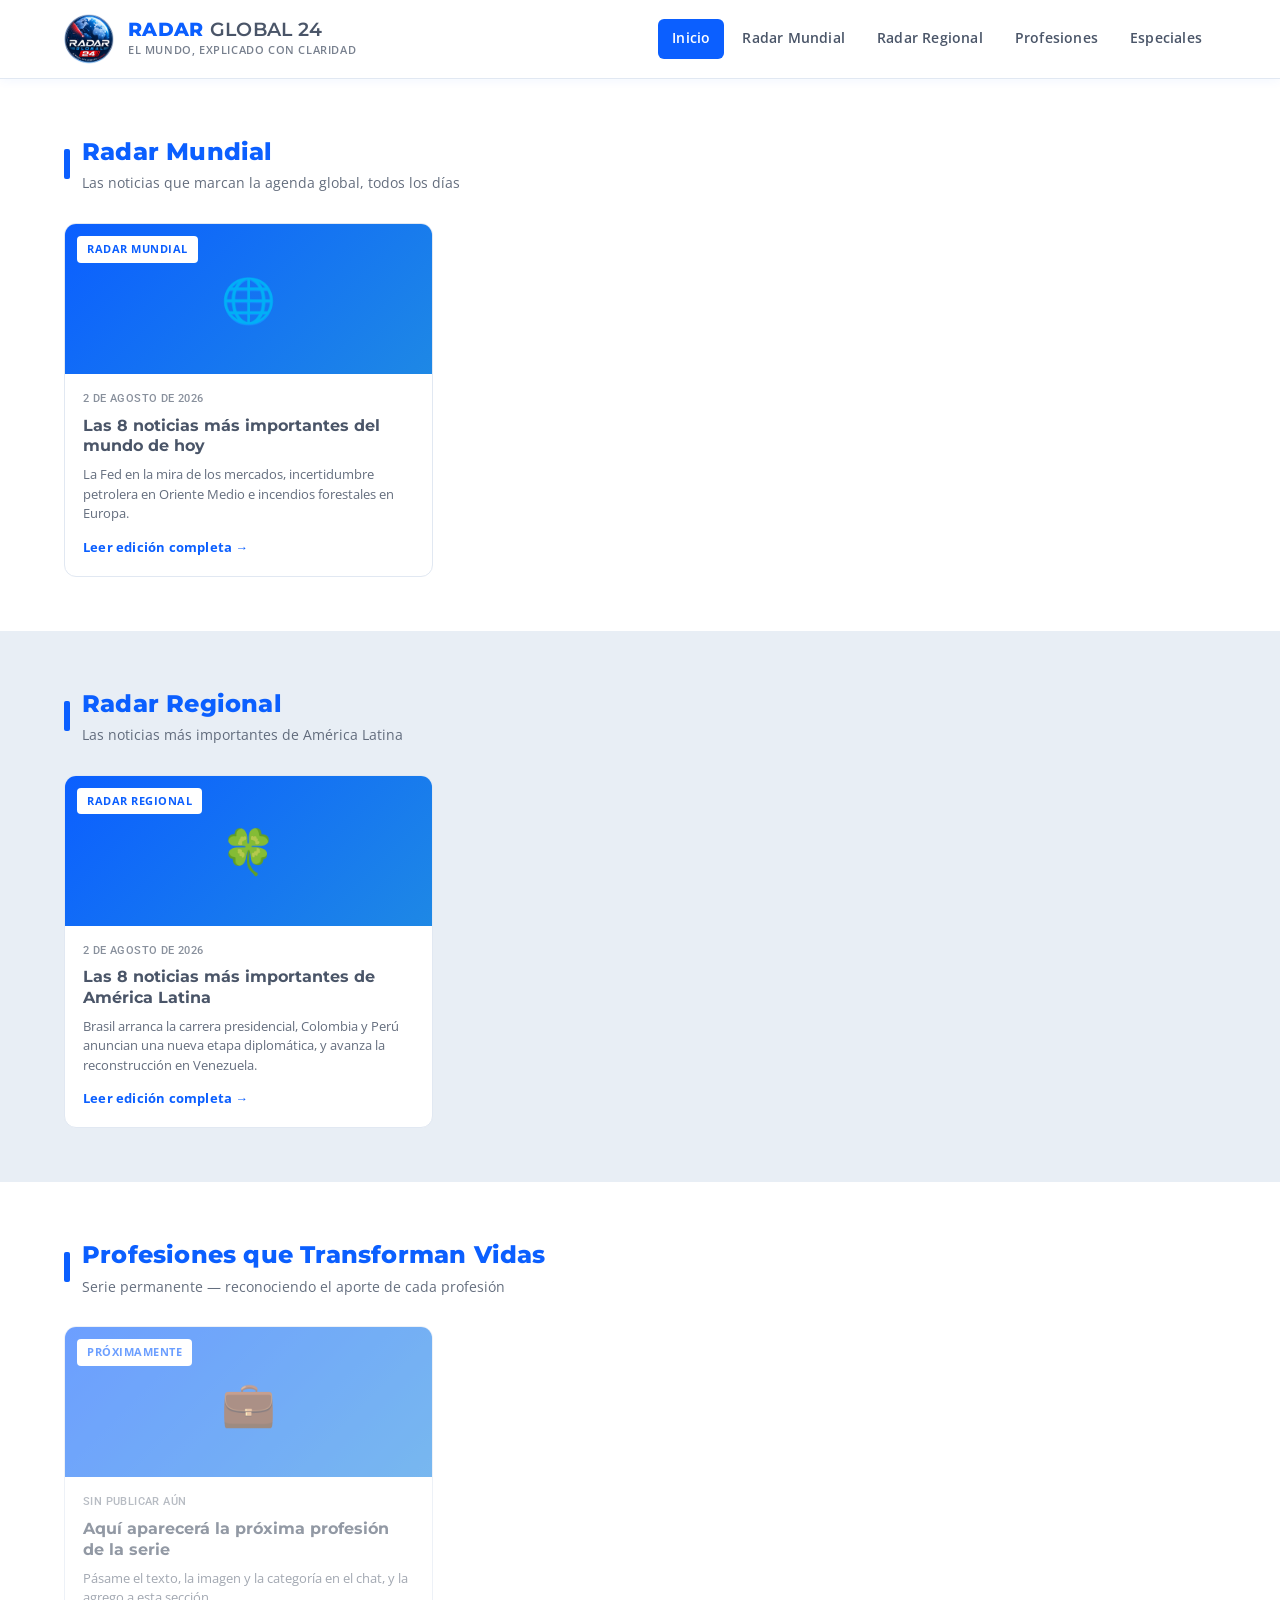
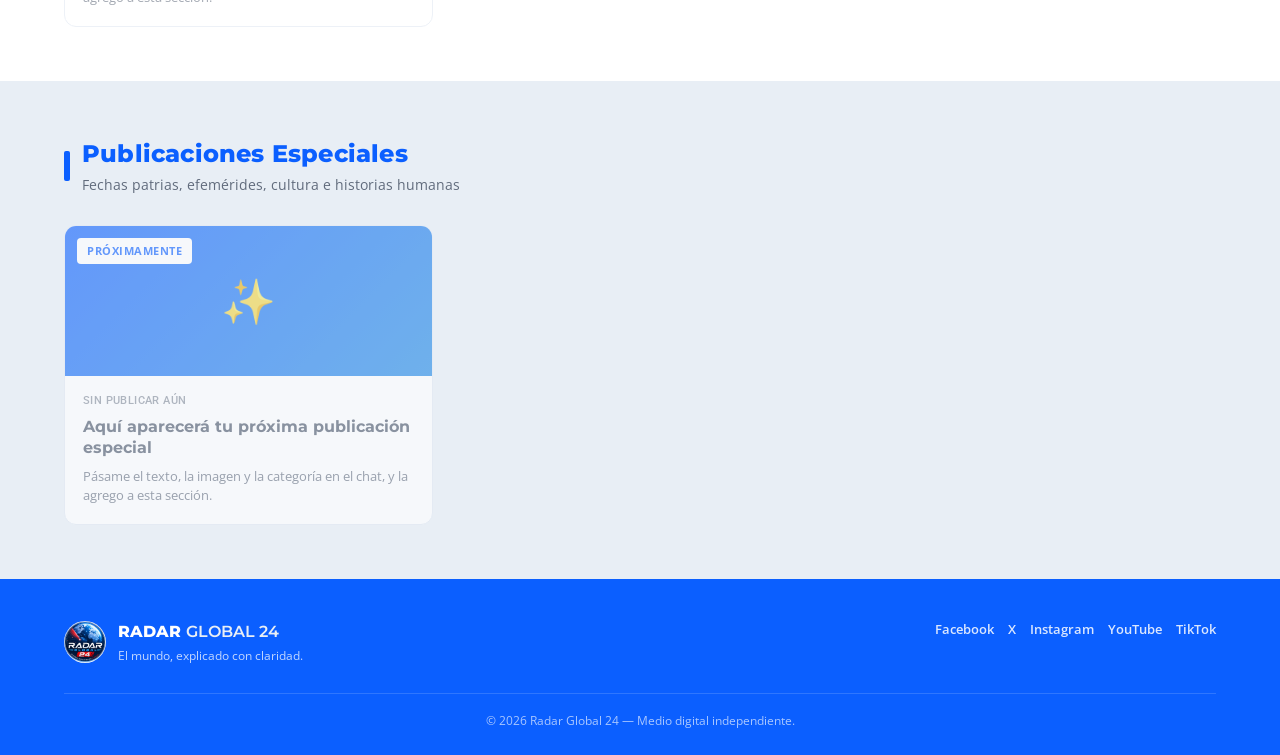
==== commit 7411a7ce: "Update index.html" ====
--- a/index.html
+++ b/index.html
@@ -12,7 +12,7 @@
   <div class="brand">
     <img src="img/logo.png" alt="Radar Global 24">
     <div>
-      <div class="brand-name">RR <span>GLOBAL 24</span></div>
+      <div class="brand-name">RADAR <span>GLOBAL 24</span></div>
       <div class="brand-tag">El mundo, explicado con claridad</div>
     </div>
   </div>
@@ -26,13 +26,7 @@
   </nav>
 </header>
 
-<section class="hero">
-  <div class="hero-inner">
-    <span class="hero-eyebrow">MEDIO DIGITAL INDEPENDIENTE</span>
-    <h1> <span> </span></h1>
-    <p>Radar Global 24 ofrece noticias internacionales y regionales verificadas, con contexto y sin sensacionalismo — todos los días.</p>
-  </div>
-</section>
+
 
 <!-- =========================================================
      RADAR MUNDIAL
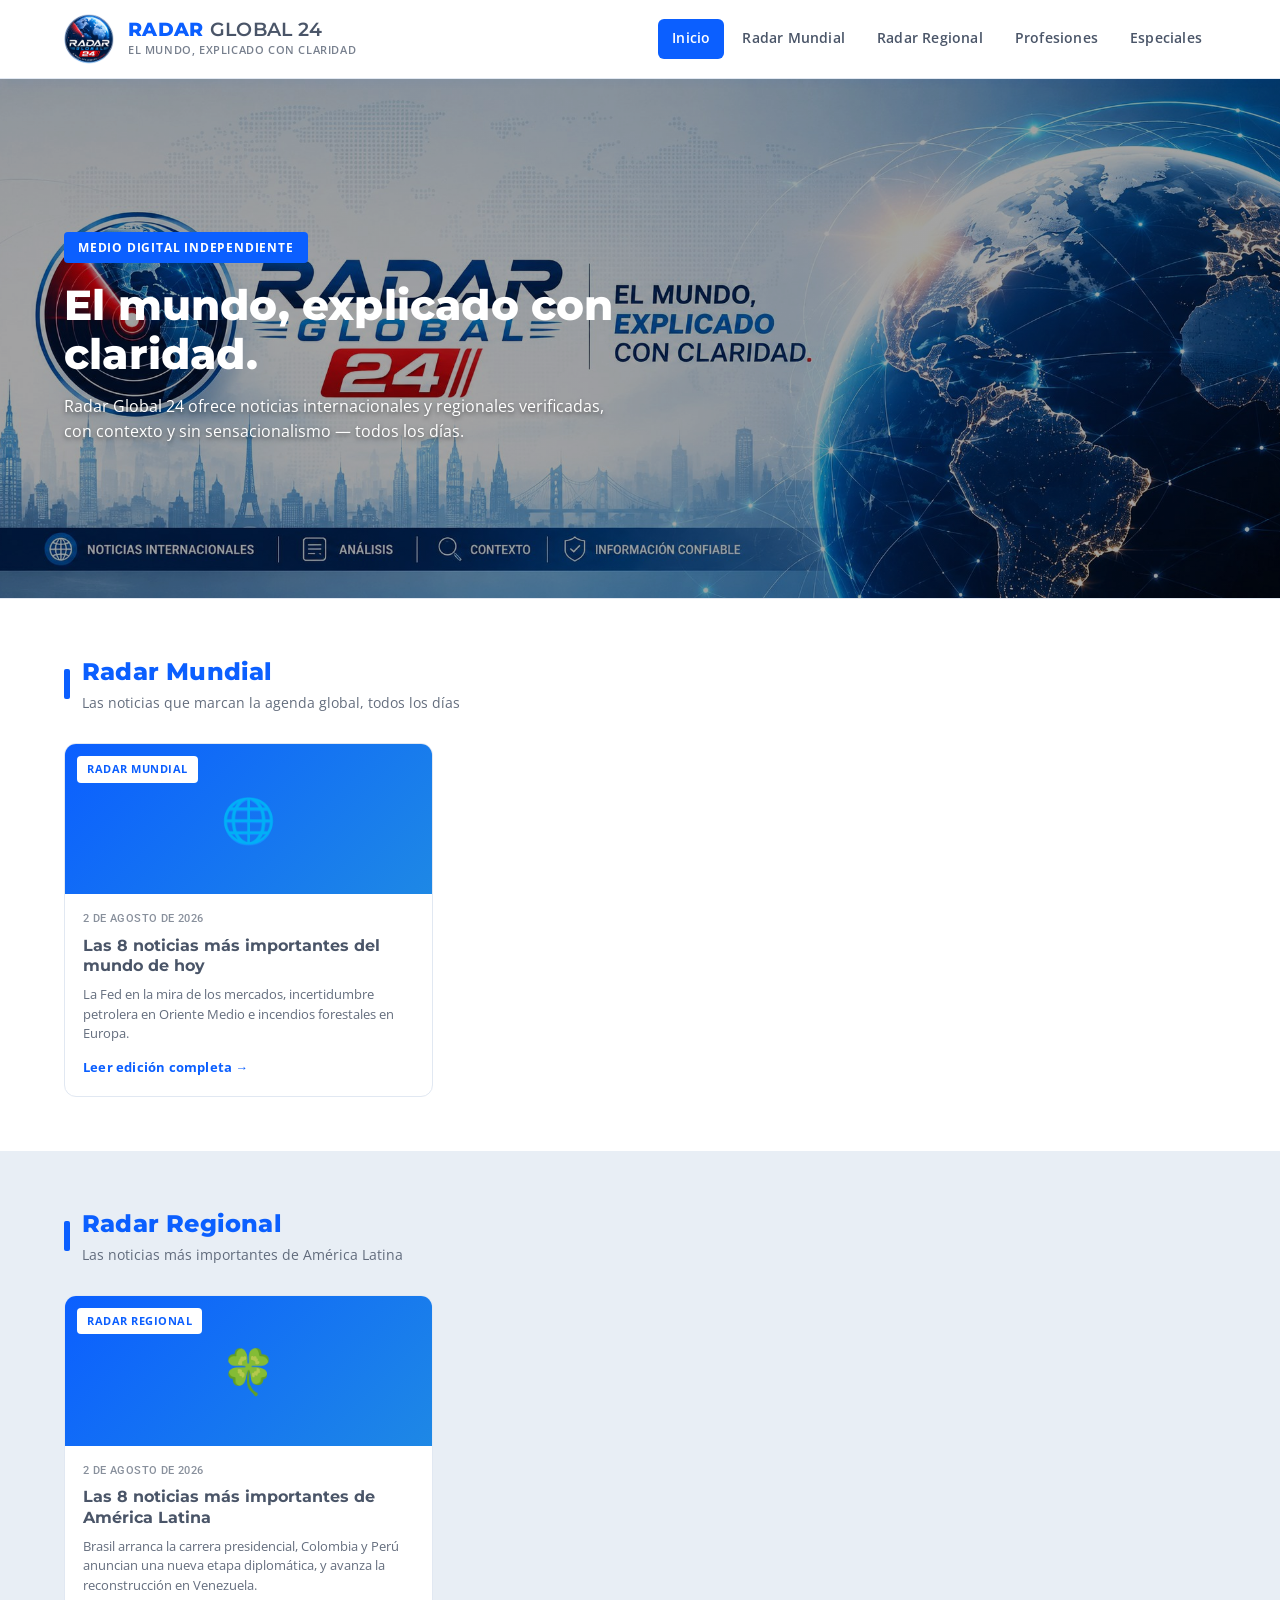
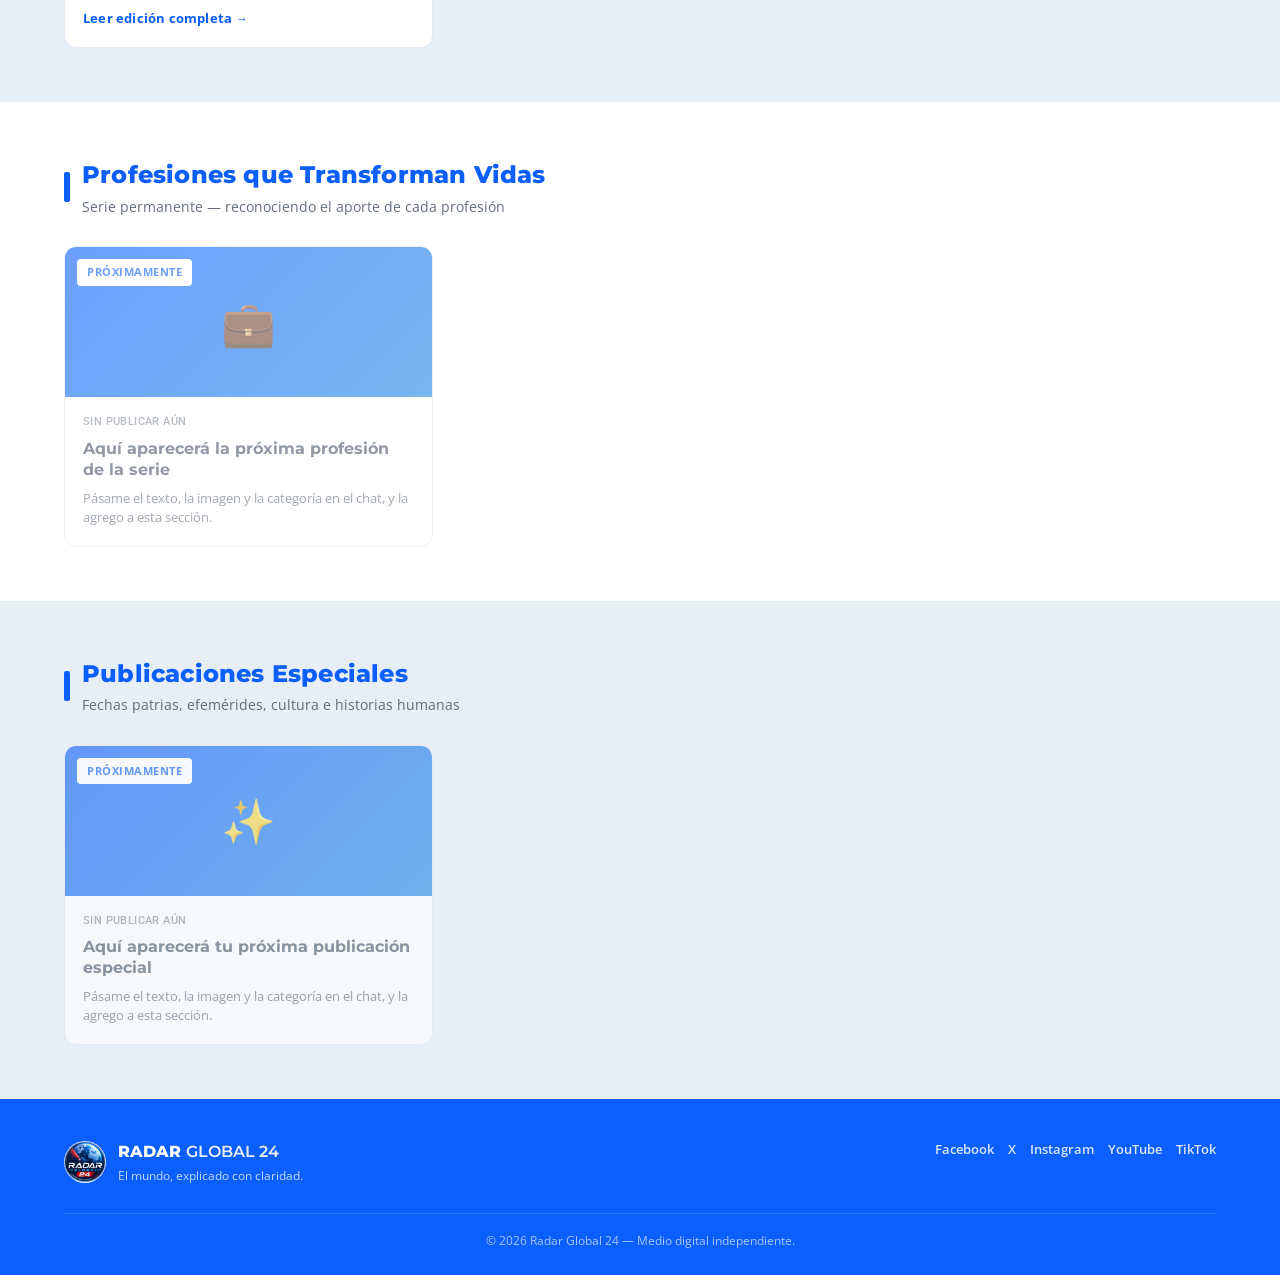
==== commit c0ecaa82: "Update index.html" ====
--- a/index.html
+++ b/index.html
@@ -25,7 +25,13 @@
     <a href="index.html#especiales">Especiales</a>
   </nav>
 </header>
-
+<section class="hero">
+  <div class="hero-inner">
+    <span class="hero-eyebrow">MEDIO DIGITAL INDEPENDIENTE</span>
+    <h1>El mundo, <span>explicado con claridad.</span></h1>
+    <p>Radar Global 24 ofrece noticias internacionales y regionales verificadas, con contexto y sin sensacionalismo — todos los días.</p>
+  </div>
+</section>
 
 
 <!-- =========================================================
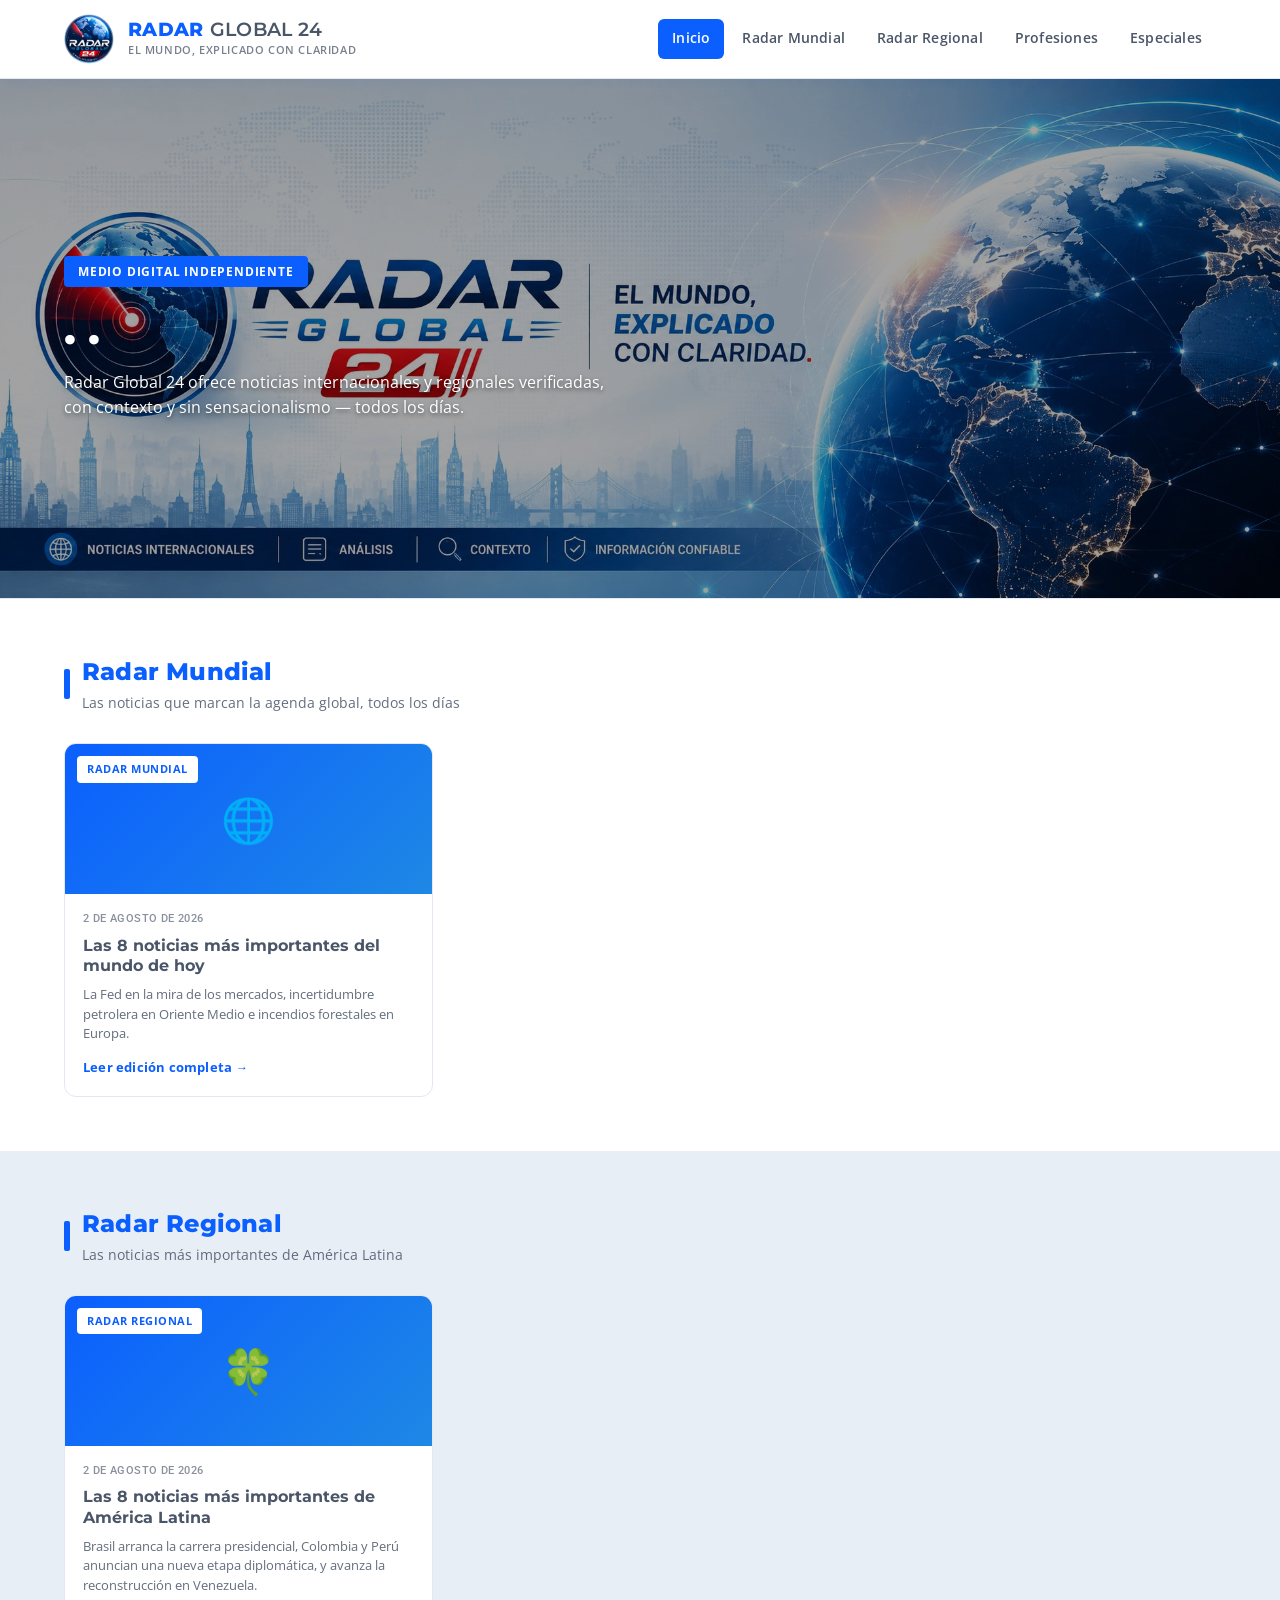
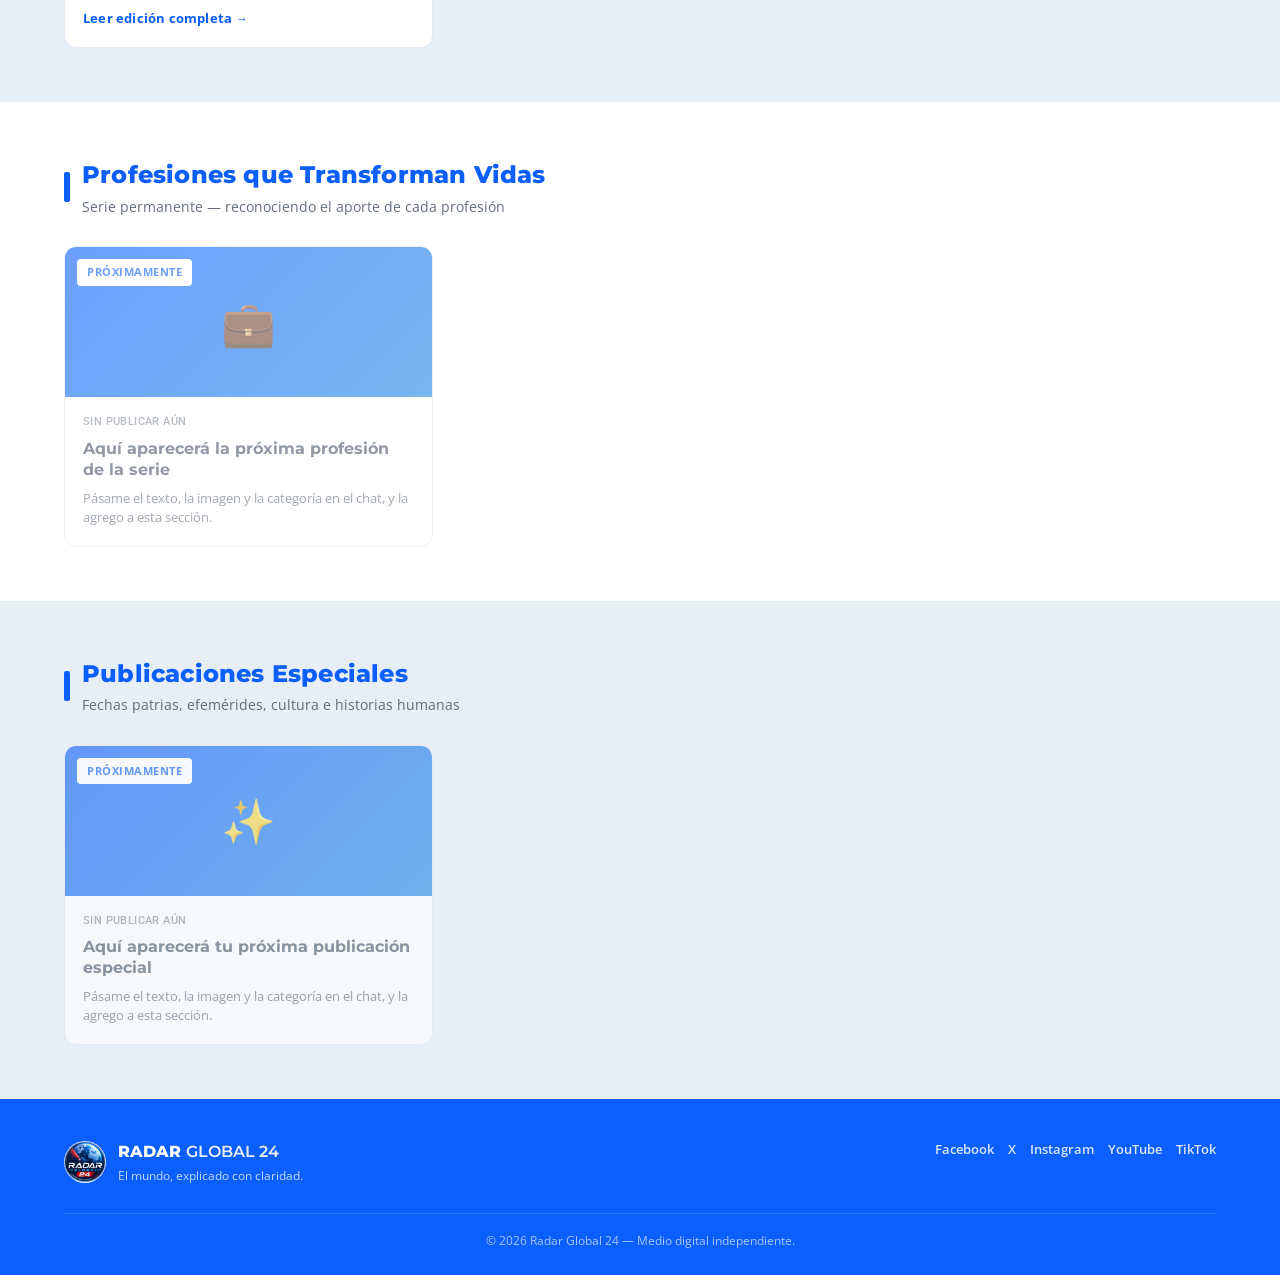
==== commit 872a9197: "Update index.html" ====
--- a/index.html
+++ b/index.html
@@ -28,7 +28,7 @@
 <section class="hero">
   <div class="hero-inner">
     <span class="hero-eyebrow">MEDIO DIGITAL INDEPENDIENTE</span>
-    <h1>El mundo, <span>explicado con claridad.</span></h1>
+    <h1>. <span>.</span></h1>
     <p>Radar Global 24 ofrece noticias internacionales y regionales verificadas, con contexto y sin sensacionalismo — todos los días.</p>
   </div>
 </section>
